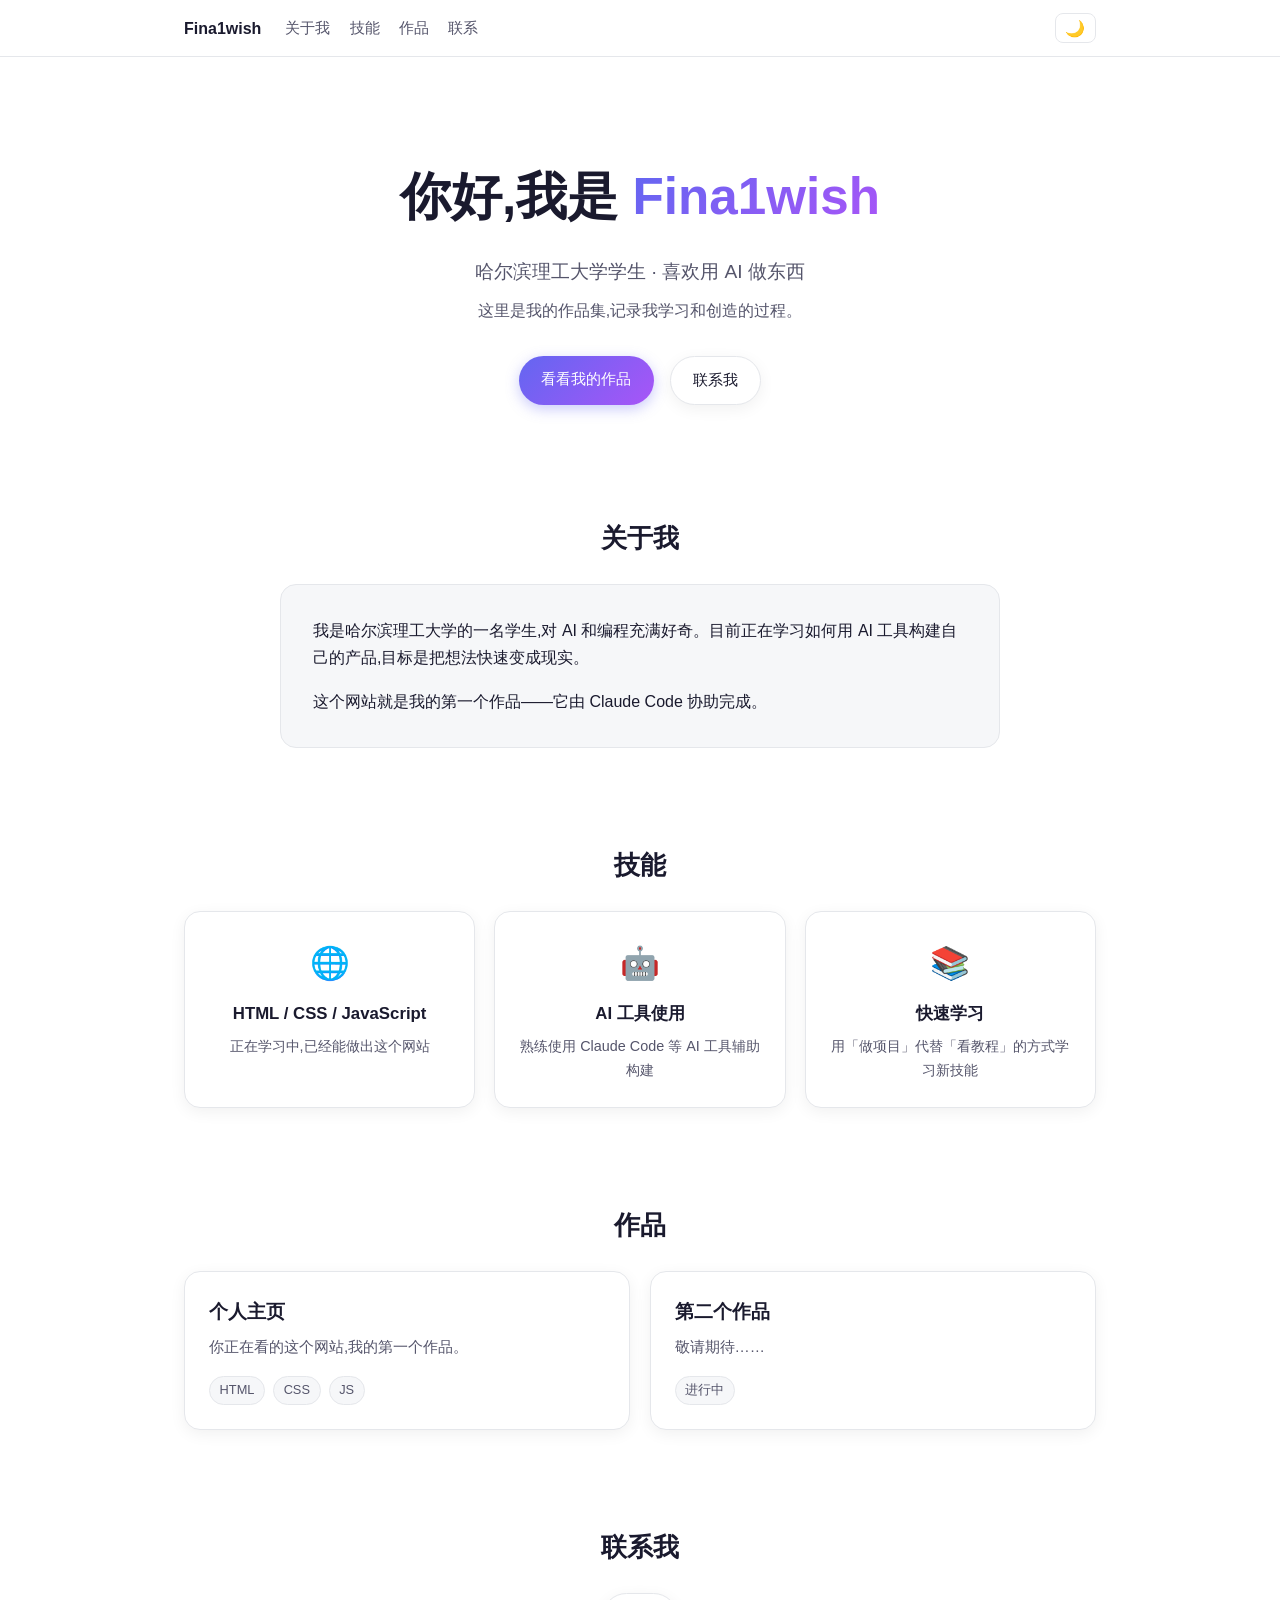
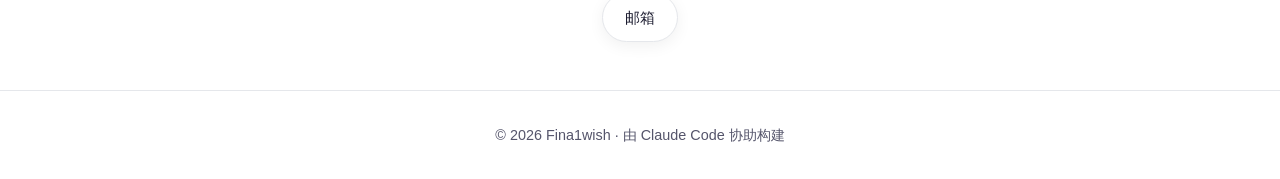
==== index.html @ d9a0878b "初始提交:个人主页网站 Co-Authored-By: Claude Code <noreply@anthropic.com>" ====
<!DOCTYPE html>
<html lang="zh-CN">
<head>
  <meta charset="UTF-8">
  <meta name="viewport" content="width=device-width, initial-scale=1.0">
  <title>Fina1wish | 个人主页</title>
  <link rel="stylesheet" href="style.css">
</head>
<body>

  <!-- 顶部导航 -->
  <header class="site-header">
    <nav class="nav">
      <span class="logo">Fina1wish</span>
      <div class="nav-links">
        <a href="#about">关于我</a>
        <a href="#skills">技能</a>
        <a href="#projects">作品</a>
        <a href="#contact">联系</a>
      </div>
      <button id="theme-toggle" class="theme-btn" title="切换暗色模式">🌙</button>
    </nav>
  </header>

  <!-- 首屏 -->
  <section class="hero">
    <h1>你好,我是 <span class="gradient-text">Fina1wish</span></h1>
    <p class="tagline">哈尔滨理工大学学生 · 喜欢用 AI 做东西</p>
    <p class="hero-sub">这里是我的作品集,记录我学习和创造的过程。</p>
    <div class="hero-actions">
      <a href="#projects" class="btn btn-primary">看看我的作品</a>
      <a href="#contact" class="btn btn-secondary">联系我</a>
    </div>
  </section>

  <!-- 关于我 -->
  <section id="about" class="section">
    <h2 class="section-title">关于我</h2>
    <div class="about-card">
      <p>我是哈尔滨理工大学的一名学生,对 AI 和编程充满好奇。目前正在学习如何用 AI 工具构建自己的产品,目标是把想法快速变成现实。</p>
      <p>这个网站就是我的第一个作品——它由 Claude Code 协助完成。</p>
    </div>
  </section>

  <!-- 技能 -->
  <section id="skills" class="section">
    <h2 class="section-title">技能</h2>
    <div class="skills-grid">
      <div class="skill-card">
        <span class="skill-icon">🌐</span>
        <h3>HTML / CSS / JavaScript</h3>
        <p>正在学习中,已经能做出这个网站</p>
      </div>
      <div class="skill-card">
        <span class="skill-icon">🤖</span>
        <h3>AI 工具使用</h3>
        <p>熟练使用 Claude Code 等 AI 工具辅助构建</p>
      </div>
      <div class="skill-card">
        <span class="skill-icon">📚</span>
        <h3>快速学习</h3>
        <p>用「做项目」代替「看教程」的方式学习新技能</p>
      </div>
    </div>
  </section>

  <!-- 作品 -->
  <section id="projects" class="section">
    <h2 class="section-title">作品</h2>
    <div class="projects-grid">
      <article class="project-card">
        <h3>个人主页</h3>
        <p>你正在看的这个网站,我的第一个作品。</p>
        <div class="project-tags">
          <span>HTML</span><span>CSS</span><span>JS</span>
        </div>
      </article>
      <!-- 以后做了新项目,复制上面的 article 块,改标题和描述即可 -->
      <article class="project-card">
        <h3>第二个作品</h3>
        <p>敬请期待……</p>
        <div class="project-tags">
          <span>进行中</span>
        </div>
      </article>
    </div>
  </section>

  <!-- 联系 -->
  <section id="contact" class="section">
    <h2 class="section-title">联系我</h2>
    <div class="contact-links">
      <!-- 以后有了 GitHub 账号,取消下面这行的注释,并把用户名换成你自己的 -->
      <!-- <a class="btn btn-secondary" href="https://github.com/你的用户名" target="_blank">GitHub</a> -->
      <a class="btn btn-secondary" href="mailto:2629859676@qq.com">邮箱</a>
    </div>
  </section>

  <footer class="site-footer">
    <p>© <span id="year"></span> Fina1wish · 由 Claude Code 协助构建</p>
  </footer>

  <script src="script.js"></script>
</body>
</html>
---- style.css ----
/* ===== 全局变量:颜色都定义在这里,想改主题色只需改这里 ===== */
:root {
  --bg: #ffffff;
  --bg-soft: #f6f7f9;
  --text: #1a1a2e;
  --text-muted: #55556b;
  --card: #ffffff;
  --border: #e5e7eb;
  --primary: #6366f1;
  --primary-2: #a855f7;
  --shadow: 0 4px 16px rgba(0, 0, 0, 0.06);
}

/* 暗色模式:body 上有 data-theme="dark" 时生效 */
[data-theme="dark"] {
  --bg: #0f1117;
  --bg-soft: #171a23;
  --text: #e8e9f0;
  --text-muted: #9a9db1;
  --card: #1c2029;
  --border: #2a2f3a;
  --shadow: 0 4px 16px rgba(0, 0, 0, 0.35);
}

/* ===== 基础样式 ===== */
* {
  margin: 0;
  padding: 0;
  box-sizing: border-box;
}

html {
  scroll-behavior: smooth;
}

body {
  font-family: -apple-system, BlinkMacSystemFont, "Segoe UI", "PingFang SC",
    "Microsoft YaHei", sans-serif;
  background: var(--bg);
  color: var(--text);
  line-height: 1.7;
  transition: background 0.3s, color 0.3s;
}

a {
  color: inherit;
  text-decoration: none;
}

/* ===== 顶部导航 ===== */
.site-header {
  position: sticky;
  top: 0;
  background: color-mix(in srgb, var(--bg) 85%, transparent);
  backdrop-filter: blur(10px);
  border-bottom: 1px solid var(--border);
  z-index: 10;
}

.nav {
  max-width: 960px;
  margin: 0 auto;
  padding: 0.8rem 1.5rem;
  display: flex;
  align-items: center;
  gap: 1.5rem;
}

.logo {
  font-weight: 700;
}

.nav-links {
  display: flex;
  gap: 1.2rem;
  flex: 1;
}

.nav-links a {
  color: var(--text-muted);
  font-size: 0.95rem;
  transition: color 0.2s;
}

.nav-links a:hover {
  color: var(--text);
}

.theme-btn {
  background: none;
  border: 1px solid var(--border);
  border-radius: 8px;
  padding: 0.3rem 0.6rem;
  cursor: pointer;
  font-size: 1rem;
}

/* ===== 首屏 ===== */
.hero {
  max-width: 960px;
  margin: 0 auto;
  padding: 6rem 1.5rem 4rem;
  text-align: center;
}

.hero h1 {
  font-size: clamp(2rem, 5vw, 3.2rem);
  margin-bottom: 1rem;
}

.gradient-text {
  background: linear-gradient(135deg, var(--primary), var(--primary-2));
  -webkit-background-clip: text;
  background-clip: text;
  color: transparent;
}

.tagline {
  font-size: 1.2rem;
  color: var(--text-muted);
  margin-bottom: 0.5rem;
}

.hero-sub {
  color: var(--text-muted);
  margin-bottom: 2rem;
}

.hero-actions {
  display: flex;
  gap: 1rem;
  justify-content: center;
  flex-wrap: wrap;
}

/* ===== 按钮 ===== */
.btn {
  display: inline-block;
  padding: 0.65rem 1.4rem;
  border-radius: 999px;
  font-size: 0.95rem;
  transition: transform 0.15s, box-shadow 0.15s;
}

.btn:hover {
  transform: translateY(-2px);
}

.btn-primary {
  background: linear-gradient(135deg, var(--primary), var(--primary-2));
  color: #fff;
  box-shadow: 0 4px 14px rgba(99, 102, 241, 0.35);
}

.btn-secondary {
  border: 1px solid var(--border);
  background: var(--card);
  box-shadow: var(--shadow);
}

/* ===== 通用区块 ===== */
.section {
  max-width: 960px;
  margin: 0 auto;
  padding: 3rem 1.5rem;
}

.section-title {
  font-size: 1.6rem;
  margin-bottom: 1.5rem;
  text-align: center;
}

.about-card {
  background: var(--bg-soft);
  border: 1px solid var(--border);
  border-radius: 16px;
  padding: 2rem;
  max-width: 720px;
  margin: 0 auto;
}

.about-card p + p {
  margin-top: 1rem;
}

/* ===== 技能卡片 ===== */
.skills-grid {
  display: grid;
  grid-template-columns: repeat(auto-fit, minmax(220px, 1fr));
  gap: 1.2rem;
}

.skill-card {
  background: var(--card);
  border: 1px solid var(--border);
  border-radius: 16px;
  padding: 1.5rem;
  box-shadow: var(--shadow);
  text-align: center;
  transition: transform 0.2s;
}

.skill-card:hover {
  transform: translateY(-4px);
}

.skill-icon {
  font-size: 2rem;
}

.skill-card h3 {
  margin: 0.6rem 0 0.3rem;
  font-size: 1.05rem;
}

.skill-card p {
  color: var(--text-muted);
  font-size: 0.9rem;
}

/* ===== 作品卡片 ===== */
.projects-grid {
  display: grid;
  grid-template-columns: repeat(auto-fit, minmax(260px, 1fr));
  gap: 1.2rem;
}

.project-card {
  background: var(--card);
  border: 1px solid var(--border);
  border-radius: 16px;
  padding: 1.5rem;
  box-shadow: var(--shadow);
  transition: transform 0.2s;
}

.project-card:hover {
  transform: translateY(-4px);
}

.project-card h3 {
  margin-bottom: 0.4rem;
}

.project-card p {
  color: var(--text-muted);
  font-size: 0.95rem;
  margin-bottom: 1rem;
}

.project-tags {
  display: flex;
  gap: 0.5rem;
  flex-wrap: wrap;
}

.project-tags span {
  font-size: 0.8rem;
  padding: 0.15rem 0.6rem;
  border-radius: 999px;
  background: var(--bg-soft);
  border: 1px solid var(--border);
  color: var(--text-muted);
}

/* ===== 联系 ===== */
.contact-links {
  display: flex;
  gap: 1rem;
  justify-content: center;
  flex-wrap: wrap;
}

/* ===== 页脚 ===== */
.site-footer {
  text-align: center;
  padding: 2rem 1.5rem;
  color: var(--text-muted);
  font-size: 0.9rem;
  border-top: 1px solid var(--border);
}

/* ===== 手机端适配 ===== */
@media (max-width: 600px) {
  .nav {
    gap: 0.8rem;
  }
  .nav-links {
    gap: 0.8rem;
  }
  .nav-links a {
    font-size: 0.85rem;
  }
}
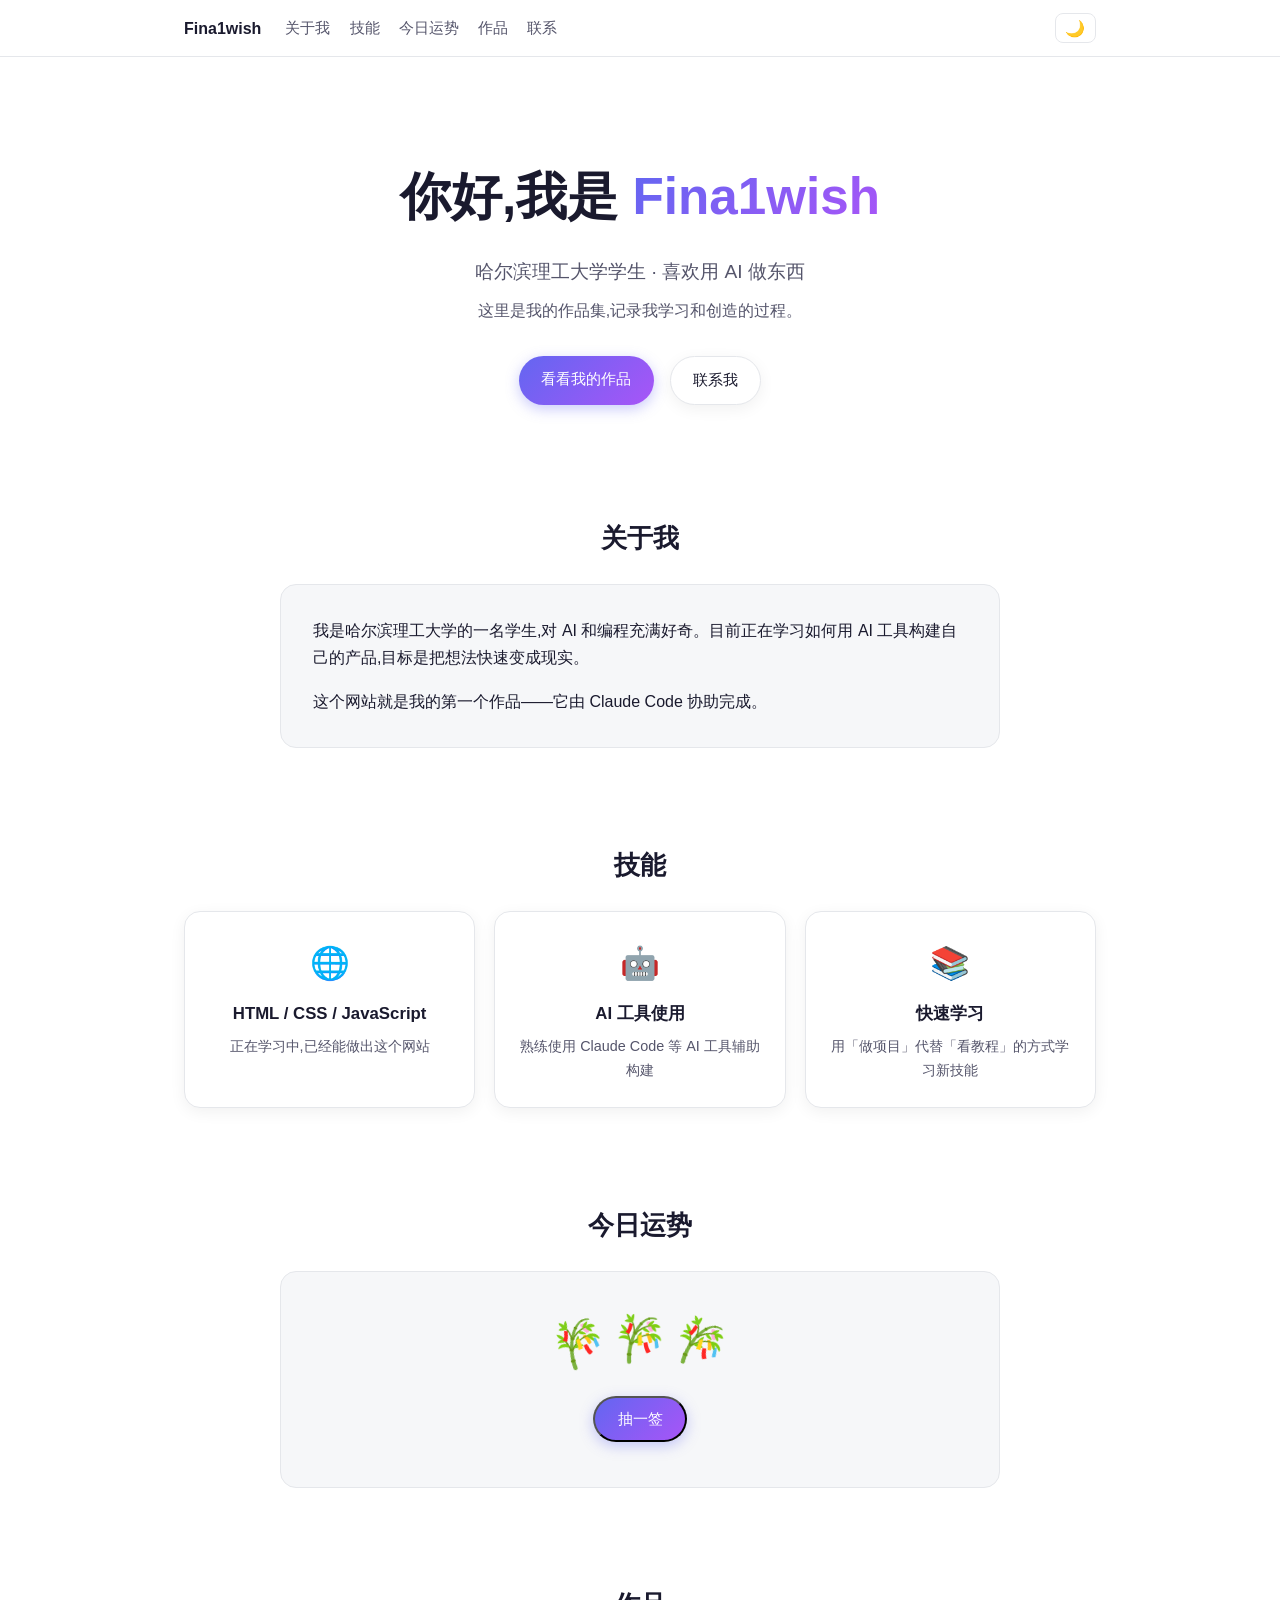
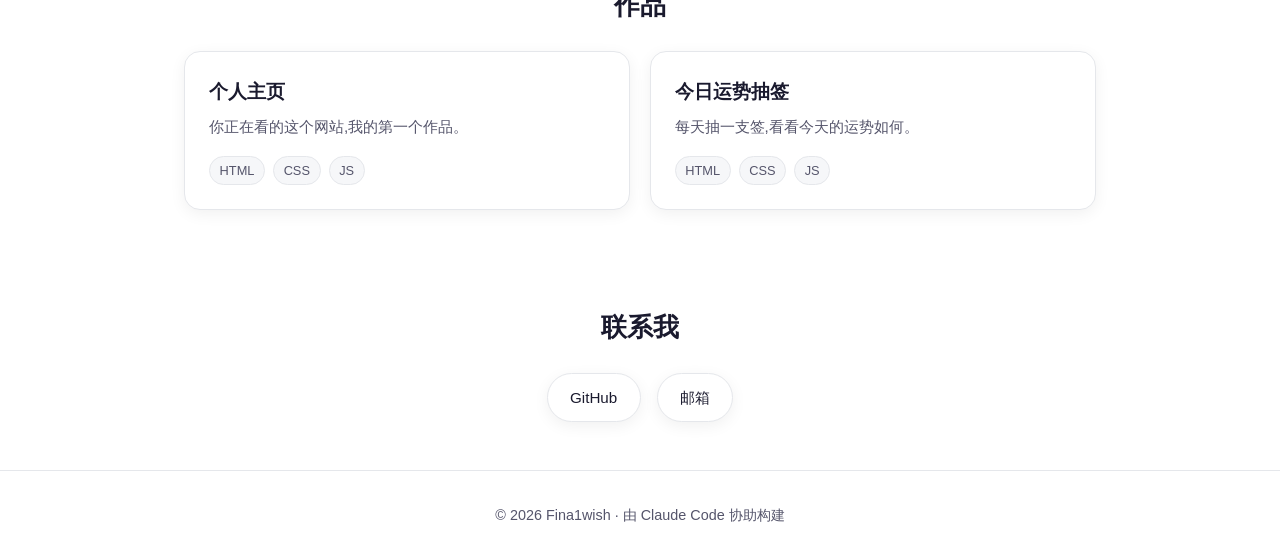
==== commit 4788539a: "新增今日运势抽签功能 Co-Authored-By: Claude Code <noreply@anthropic.com>" ====
--- a/index.html
+++ b/index.html
@@ -15,6 +15,7 @@
       <div class="nav-links">
         <a href="#about">关于我</a>
         <a href="#skills">技能</a>
+        <a href="#fortune">今日运势</a>
         <a href="#projects">作品</a>
         <a href="#contact">联系</a>
       </div>
@@ -64,6 +65,29 @@
     </div>
   </section>
 
+  <!-- 今日运势 -->
+  <section id="fortune" class="section">
+    <h2 class="section-title">今日运势</h2>
+    <div class="fortune-card">
+      <!-- 签筒 -->
+      <div id="fortune-tube" class="fortune-tube" aria-hidden="true">
+        <span>🎋</span><span>🎋</span><span>🎋</span>
+      </div>
+      <!-- 抽签结果 -->
+      <div id="fortune-result" class="fortune-result" hidden>
+        <span id="fortune-level" class="fortune-level"></span>
+        <p id="fortune-verse" class="fortune-verse"></p>
+        <div class="fortune-details">
+          <span class="fortune-detail">幸运色 <span id="fortune-swatch" class="fortune-swatch"></span> <b id="fortune-color-name"></b></span>
+          <span class="fortune-detail">幸运数字 <b id="fortune-number"></b></span>
+        </div>
+        <p id="fortune-advice" class="fortune-advice"></p>
+      </div>
+      <button id="fortune-btn" class="btn btn-primary">抽一签</button>
+      <p id="fortune-hint" class="fortune-hint"></p>
+    </div>
+  </section>
+
   <!-- 作品 -->
   <section id="projects" class="section">
     <h2 class="section-title">作品</h2>
@@ -77,10 +101,10 @@
       </article>
       <!-- 以后做了新项目,复制上面的 article 块,改标题和描述即可 -->
       <article class="project-card">
-        <h3>第二个作品</h3>
-        <p>敬请期待……</p>
+        <h3>今日运势抽签</h3>
+        <p>每天抽一支签,看看今天的运势如何。</p>
         <div class="project-tags">
-          <span>进行中</span>
+          <span>HTML</span><span>CSS</span><span>JS</span>
         </div>
       </article>
     </div>
@@ -90,8 +114,7 @@
   <section id="contact" class="section">
     <h2 class="section-title">联系我</h2>
     <div class="contact-links">
-      <!-- 以后有了 GitHub 账号,取消下面这行的注释,并把用户名换成你自己的 -->
-      <!-- <a class="btn btn-secondary" href="https://github.com/你的用户名" target="_blank">GitHub</a> -->
+      <a class="btn btn-secondary" href="https://github.com/Fina1wish" target="_blank">GitHub</a>
       <a class="btn btn-secondary" href="mailto:2629859676@qq.com">邮箱</a>
     </div>
   </section>
--- a/style.css
+++ b/style.css
@@ -264,6 +264,119 @@
   color: var(--text-muted);
 }
 
+/* ===== 今日运势 ===== */
+.fortune-card {
+  background: var(--bg-soft);
+  border: 1px solid var(--border);
+  border-radius: 16px;
+  padding: 2rem;
+  max-width: 720px;
+  margin: 0 auto;
+  text-align: center;
+}
+
+/* 签筒:三支签探出头来 */
+.fortune-tube {
+  display: flex;
+  justify-content: center;
+  gap: 0.3rem;
+  font-size: 2.8rem;
+  margin-bottom: 1rem;
+}
+
+.fortune-tube span:nth-child(1) { transform: rotate(-18deg); }
+.fortune-tube span:nth-child(2) { transform: translateY(-4px); }
+.fortune-tube span:nth-child(3) { transform: rotate(18deg); }
+
+/* 抽签时的摇动动画 */
+.fortune-tube.shaking {
+  animation: shake 0.45s ease-in-out 2;
+}
+
+@keyframes shake {
+  0%, 100% { transform: rotate(0); }
+  25% { transform: rotate(-10deg) translateY(-4px); }
+  50% { transform: rotate(9deg); }
+  75% { transform: rotate(-6deg) translateY(2px); }
+}
+
+.fortune-result {
+  animation: pop-in 0.45s ease-out;
+  margin-bottom: 1.2rem;
+}
+
+@keyframes pop-in {
+  from { opacity: 0; transform: translateY(10px) scale(0.97); }
+  to { opacity: 1; transform: none; }
+}
+
+/* 运势等级徽章,颜色按等级区分 */
+.fortune-level {
+  display: inline-block;
+  padding: 0.25rem 1rem;
+  border-radius: 999px;
+  color: #fff;
+  font-weight: 700;
+  margin-bottom: 0.6rem;
+}
+
+[data-level="大吉"] { background: #ef4444; }
+[data-level="中吉"] { background: #f97316; }
+[data-level="小吉"] { background: #f59e0b; }
+[data-level="吉"] { background: #10b981; }
+[data-level="中平"] { background: var(--primary); }
+[data-level="小凶"] { background: #6b7280; }
+
+.fortune-verse {
+  font-size: 1.05rem;
+  margin-bottom: 0.8rem;
+}
+
+.fortune-details {
+  display: flex;
+  gap: 1.5rem;
+  justify-content: center;
+  flex-wrap: wrap;
+  font-size: 0.9rem;
+  color: var(--text-muted);
+  margin-bottom: 0.8rem;
+}
+
+.fortune-detail {
+  display: flex;
+  align-items: center;
+  gap: 0.35rem;
+}
+
+/* 幸运色色块 */
+.fortune-swatch {
+  display: inline-block;
+  width: 0.85rem;
+  height: 0.85rem;
+  border-radius: 50%;
+  border: 1px solid var(--border);
+}
+
+.fortune-advice {
+  font-size: 0.9rem;
+  color: var(--text-muted);
+}
+
+.fortune-hint {
+  margin-top: 0.8rem;
+  font-size: 0.85rem;
+  color: var(--text-muted);
+}
+
+/* 抽过后按钮置灰 */
+.fortune-card .btn:disabled,
+.fortune-card .btn:disabled:hover {
+  opacity: 0.6;
+  cursor: not-allowed;
+  transform: none;
+  box-shadow: none;
+}
+
 /* ===== 联系 ===== */
 .contact-links {
   display: flex;
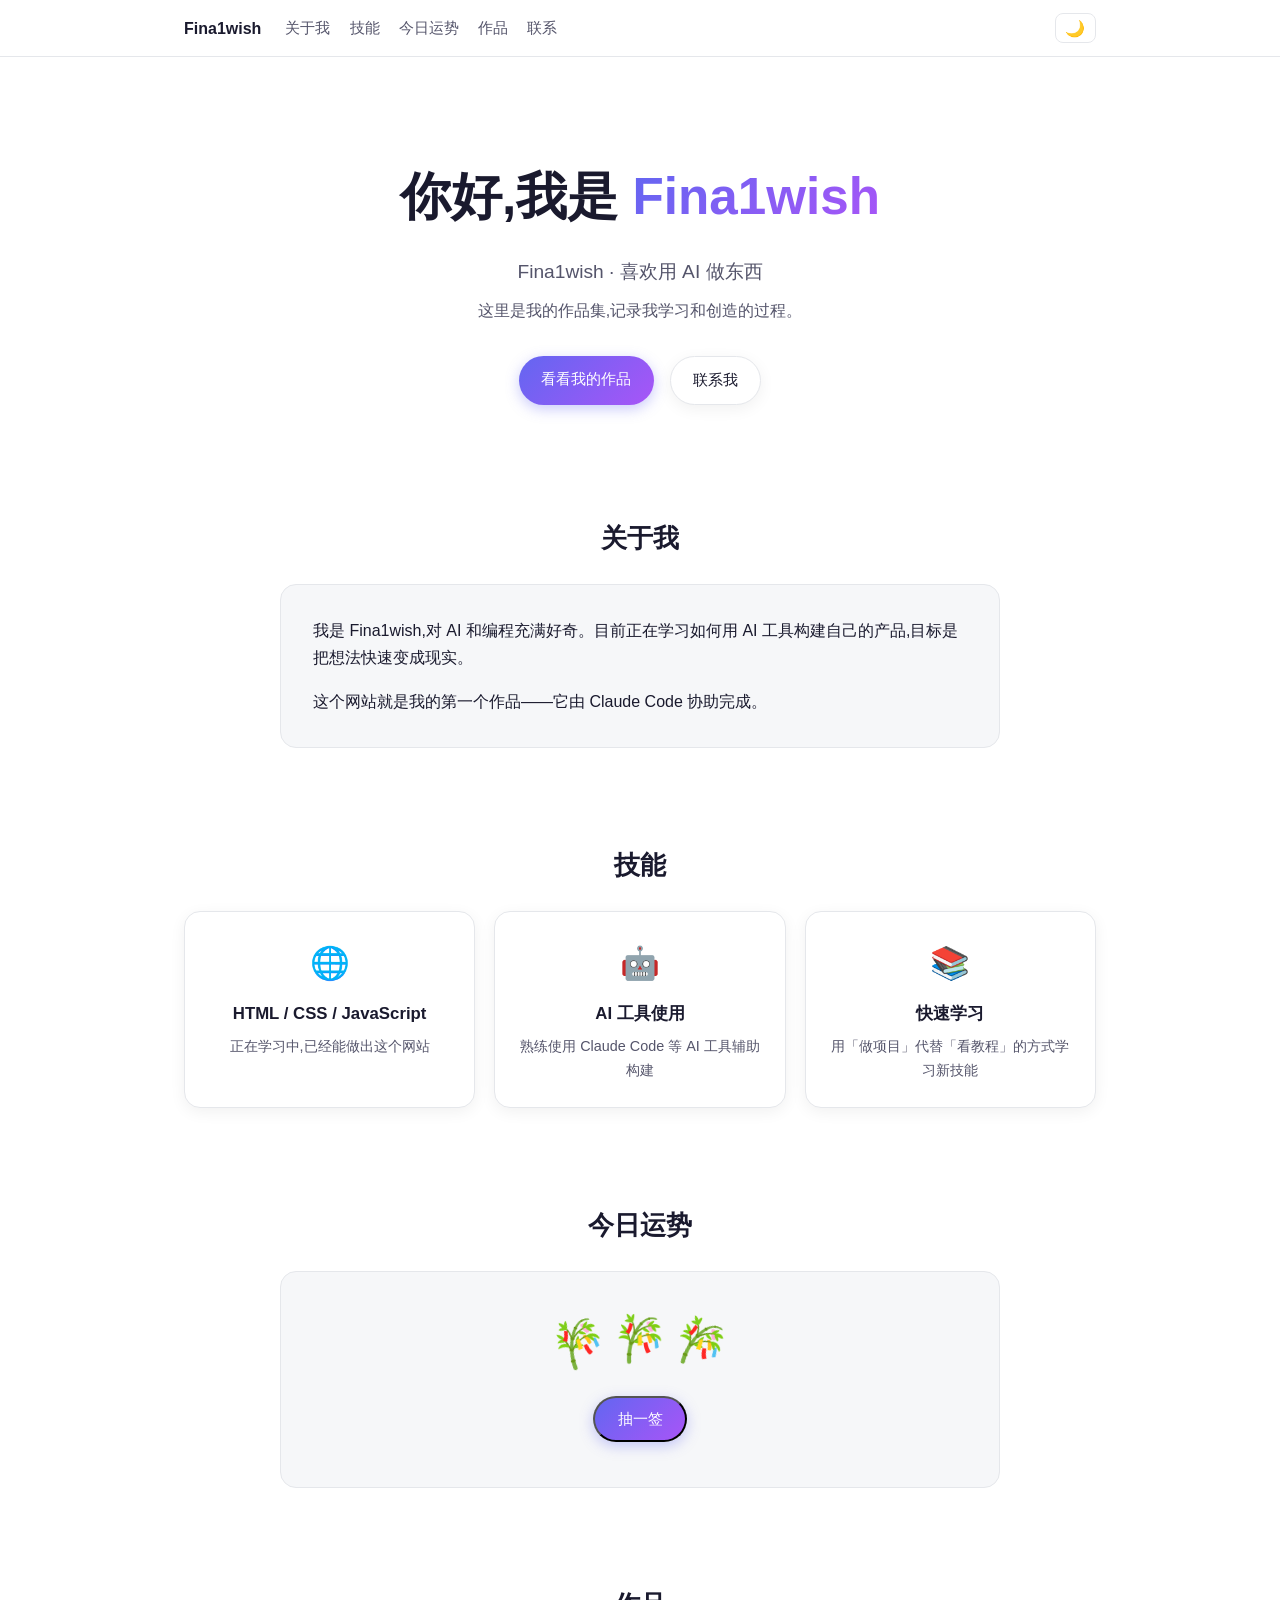
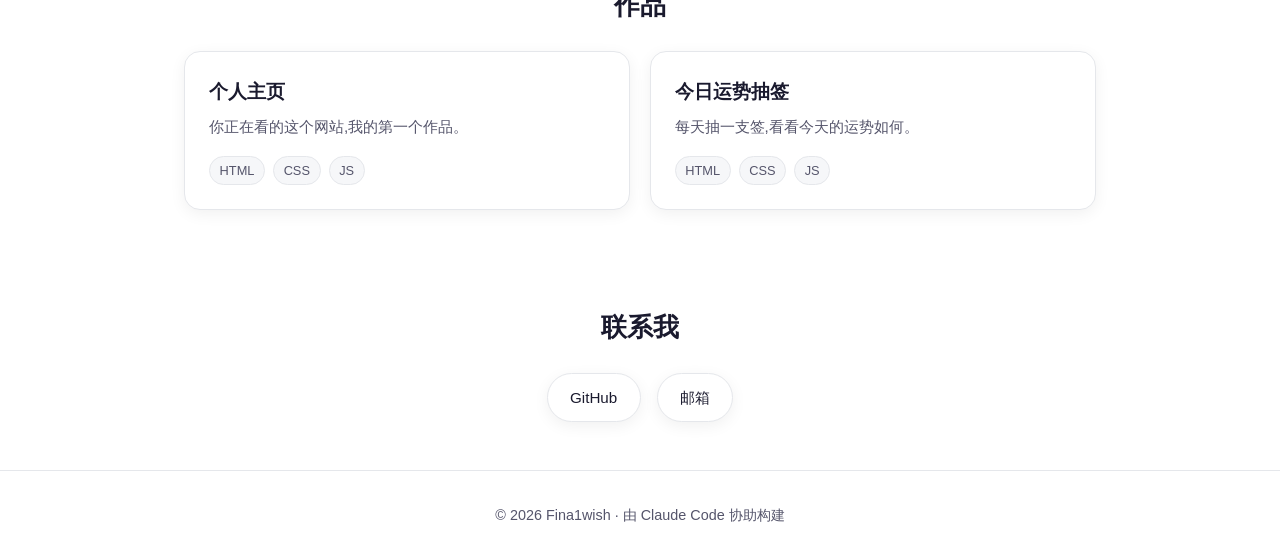
==== commit 8f2d1734: "个人信息更新:学校信息替换为 Fina1wish Co-Authored-By: Claude Code <noreply@anthropic.com>" ====
--- a/index.html
+++ b/index.html
@@ -26,7 +26,7 @@
   <!-- 首屏 -->
   <section class="hero">
     <h1>你好,我是 <span class="gradient-text">Fina1wish</span></h1>
-    <p class="tagline">哈尔滨理工大学学生 · 喜欢用 AI 做东西</p>
+    <p class="tagline">Fina1wish · 喜欢用 AI 做东西</p>
     <p class="hero-sub">这里是我的作品集,记录我学习和创造的过程。</p>
     <div class="hero-actions">
       <a href="#projects" class="btn btn-primary">看看我的作品</a>
@@ -38,7 +38,7 @@
   <section id="about" class="section">
     <h2 class="section-title">关于我</h2>
     <div class="about-card">
-      <p>我是哈尔滨理工大学的一名学生,对 AI 和编程充满好奇。目前正在学习如何用 AI 工具构建自己的产品,目标是把想法快速变成现实。</p>
+      <p>我是 Fina1wish,对 AI 和编程充满好奇。目前正在学习如何用 AI 工具构建自己的产品,目标是把想法快速变成现实。</p>
       <p>这个网站就是我的第一个作品——它由 Claude Code 协助完成。</p>
     </div>
   </section>
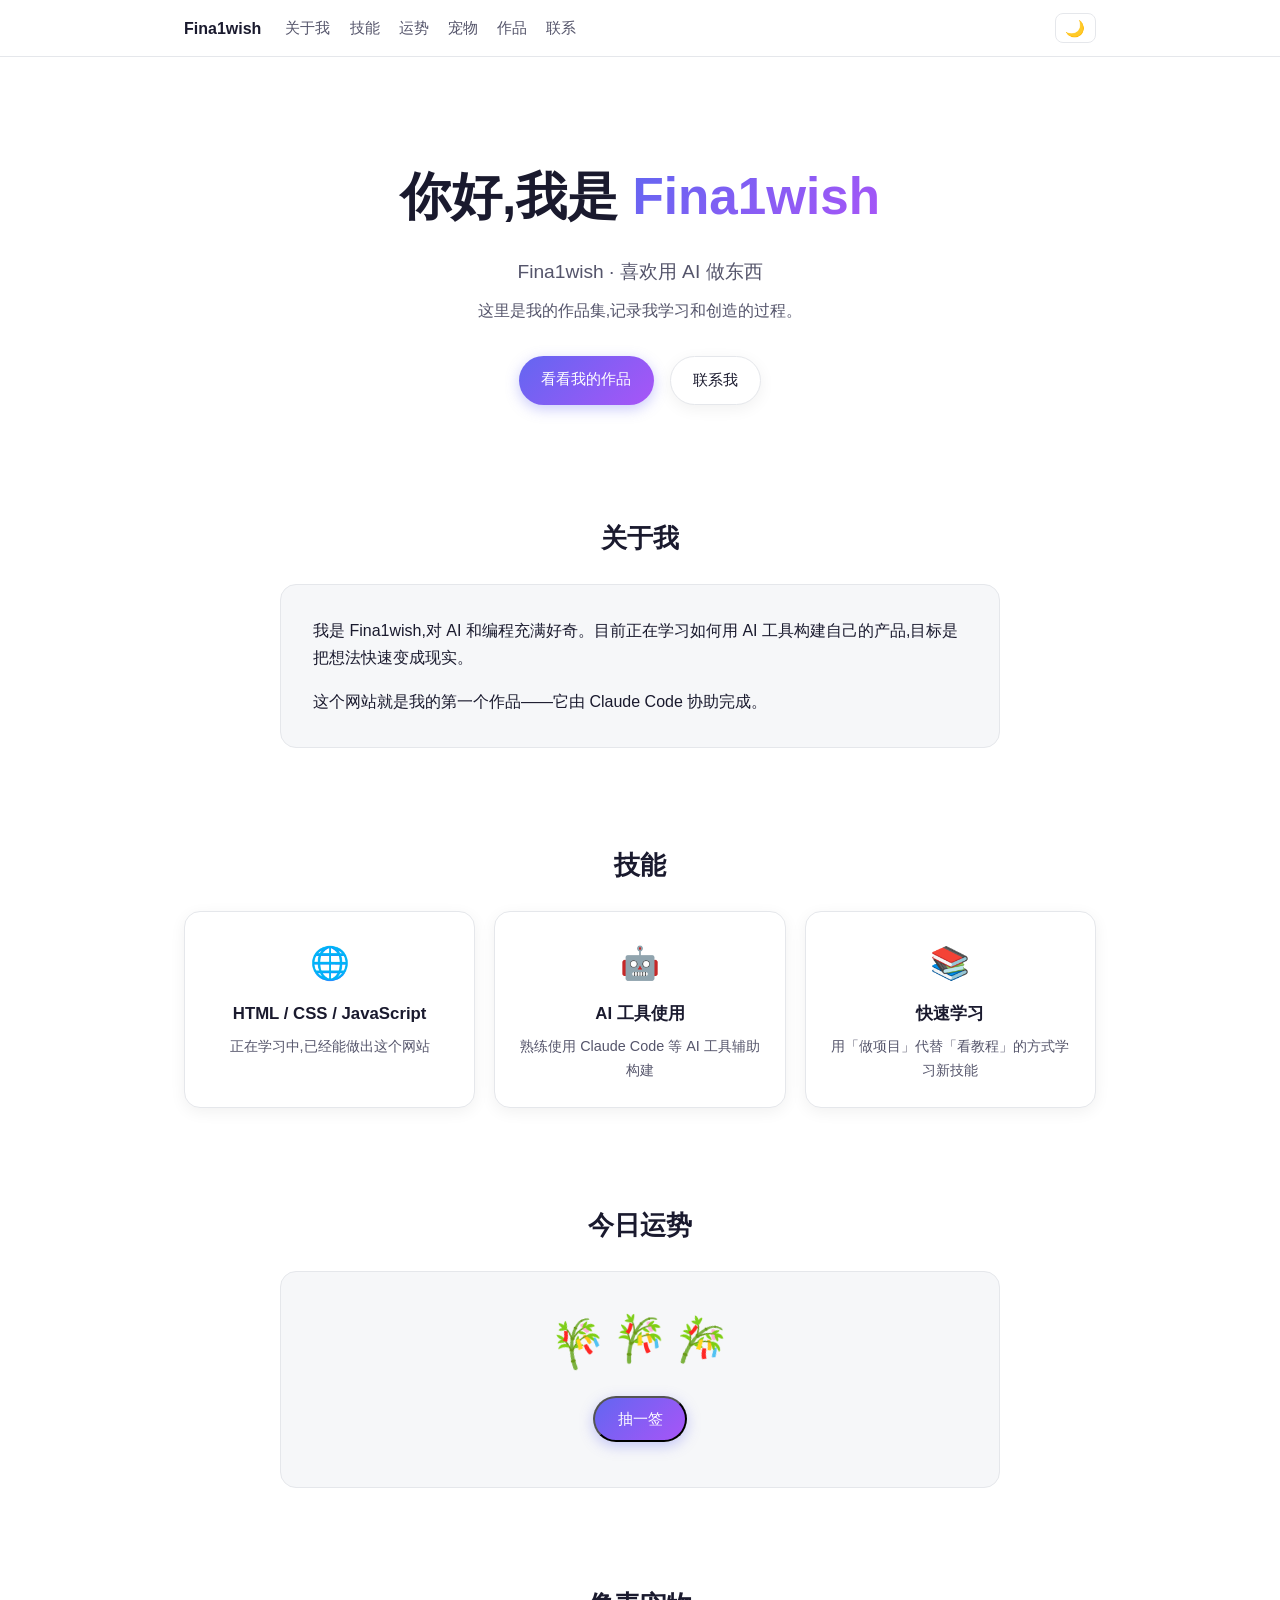
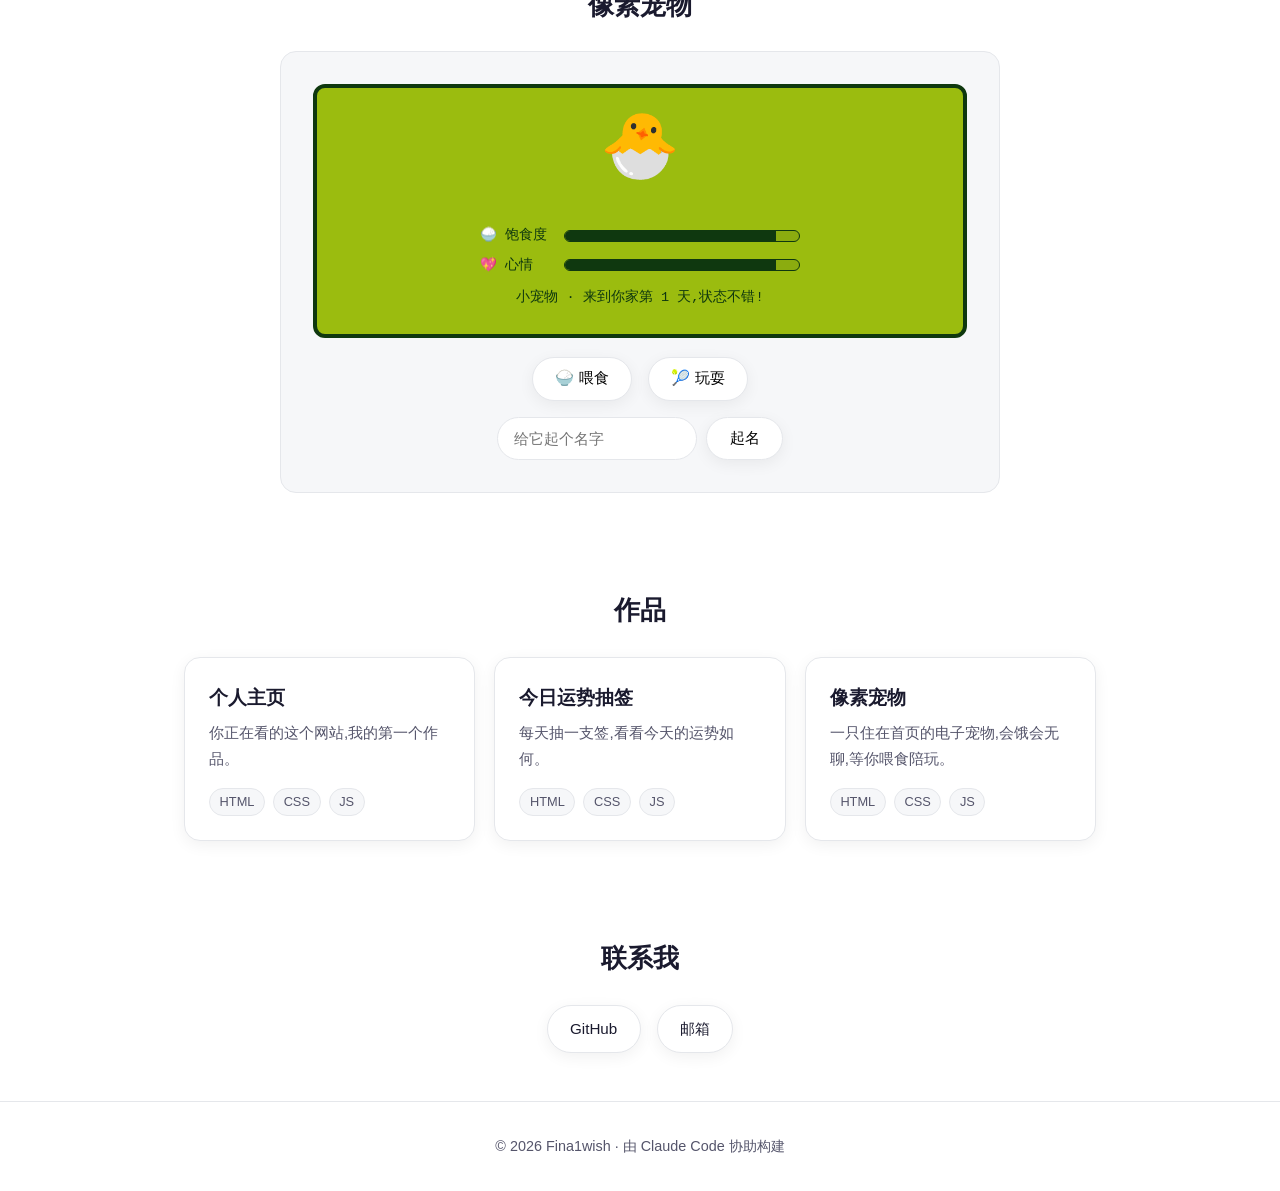
==== commit e645fd69: "新增像素宠物功能 Co-Authored-By: Claude Code <noreply@anthropic.com>" ====
--- a/index.html
+++ b/index.html
@@ -15,7 +15,8 @@
       <div class="nav-links">
         <a href="#about">关于我</a>
         <a href="#skills">技能</a>
-        <a href="#fortune">今日运势</a>
+        <a href="#fortune">运势</a>
+        <a href="#pet">宠物</a>
         <a href="#projects">作品</a>
         <a href="#contact">联系</a>
       </div>
@@ -88,6 +89,37 @@
     </div>
   </section>
 
+  <!-- 像素宠物 -->
+  <section id="pet" class="section">
+    <h2 class="section-title">像素宠物</h2>
+    <div class="pet-card">
+      <!-- Game Boy 风格的小屏幕 -->
+      <div class="pet-screen">
+        <div id="pet-emoji" class="pet-emoji">🐣</div>
+        <p id="pet-reaction" class="pet-reaction"></p>
+        <div class="pet-stats">
+          <div class="pet-stat">
+            <span>🍚 饱食度</span>
+            <div class="pet-bar"><div id="pet-hunger-bar" class="pet-bar-fill"></div></div>
+          </div>
+          <div class="pet-stat">
+            <span>💖 心情</span>
+            <div class="pet-bar"><div id="pet-mood-bar" class="pet-bar-fill"></div></div>
+          </div>
+        </div>
+        <p id="pet-status" class="pet-status"></p>
+      </div>
+      <div class="pet-actions">
+        <button id="pet-feed" class="btn btn-secondary">🍚 喂食</button>
+        <button id="pet-play" class="btn btn-secondary">🎾 玩耍</button>
+      </div>
+      <div class="pet-name-row">
+        <input id="pet-name" maxlength="12" placeholder="给它起个名字">
+        <button id="pet-name-btn" class="btn btn-secondary">起名</button>
+      </div>
+    </div>
+  </section>
+
   <!-- 作品 -->
   <section id="projects" class="section">
     <h2 class="section-title">作品</h2>
@@ -103,6 +135,13 @@
       <article class="project-card">
         <h3>今日运势抽签</h3>
         <p>每天抽一支签,看看今天的运势如何。</p>
+        <div class="project-tags">
+          <span>HTML</span><span>CSS</span><span>JS</span>
+        </div>
+      </article>
+      <article class="project-card">
+        <h3>像素宠物</h3>
+        <p>一只住在首页的电子宠物,会饿会无聊,等你喂食陪玩。</p>
         <div class="project-tags">
           <span>HTML</span><span>CSS</span><span>JS</span>
         </div>
--- a/style.css
+++ b/style.css
@@ -377,6 +377,154 @@
   box-shadow: none;
 }
 
+/* ===== 像素宠物 ===== */
+.pet-card {
+  background: var(--bg-soft);
+  border: 1px solid var(--border);
+  border-radius: 16px;
+  padding: 2rem;
+  max-width: 720px;
+  margin: 0 auto;
+  text-align: center;
+}
+
+/* Game Boy 风格的小屏幕,亮暗主题下都保持怀旧绿 */
+.pet-screen {
+  background: #9bbc0f;
+  border: 4px solid #0f380f;
+  border-radius: 12px;
+  padding: 1.5rem 1rem;
+  margin-bottom: 1.2rem;
+  color: #0f380f;
+  font-family: "Courier New", monospace;
+}
+
+.pet-emoji {
+  font-size: 4rem;
+  line-height: 1.2;
+  display: inline-block;
+  animation: bob 2.5s ease-in-out infinite;
+}
+
+/* 待机时的呼吸浮动 */
+@keyframes bob {
+  0%, 100% { transform: translateY(0); }
+  50% { transform: translateY(-6px); }
+}
+
+/* 互动时的蹦跳 */
+.pet-emoji.bounce {
+  animation: jump 0.5s ease-in-out;
+}
+
+@keyframes jump {
+  0%, 100% { transform: translateY(0); }
+  30% { transform: translateY(-14px) scale(1.1); }
+  60% { transform: translateY(0) scale(0.95); }
+}
+
+/* 饿肚子时的抖动 */
+.pet-emoji.hungry {
+  animation: hungry 1.2s ease-in-out infinite;
+}
+
+@keyframes hungry {
+  0%, 100% { transform: rotate(0); }
+  20% { transform: rotate(-8deg); }
+  40% { transform: rotate(8deg); }
+  60% { transform: rotate(-5deg); }
+  80% { transform: rotate(5deg); }
+}
+
+.pet-reaction {
+  min-height: 1.6rem;
+  font-size: 0.95rem;
+  font-weight: 700;
+  opacity: 0;
+}
+
+.pet-reaction.show {
+  opacity: 1;
+  animation: float-up 1.4s ease-out;
+}
+
+@keyframes float-up {
+  from { transform: translateY(4px); }
+  to { transform: translateY(-6px); }
+}
+
+.pet-stats {
+  display: grid;
+  gap: 0.4rem;
+  margin: 0.6rem auto 0;
+  max-width: 320px;
+  font-size: 0.85rem;
+  text-align: left;
+}
+
+.pet-stat {
+  display: grid;
+  grid-template-columns: 5.5em 1fr;
+  align-items: center;
+  gap: 0.6rem;
+}
+
+.pet-bar {
+  height: 12px;
+  background: #8bac0f;
+  border: 1px solid #0f380f;
+  border-radius: 6px;
+  overflow: hidden;
+}
+
+.pet-bar-fill {
+  height: 100%;
+  width: 90%;
+  background: #0f380f;
+  transition: width 0.3s;
+}
+
+/* 数值过低时进度条变红提醒 */
+.pet-bar-fill.low {
+  background: #d33;
+}
+
+.pet-status {
+  margin-top: 0.6rem;
+  font-size: 0.85rem;
+}
+
+.pet-actions {
+  display: flex;
+  gap: 1rem;
+  justify-content: center;
+  flex-wrap: wrap;
+  margin-bottom: 1rem;
+}
+
+.pet-name-row {
+  display: flex;
+  gap: 0.6rem;
+  justify-content: center;
+  flex-wrap: wrap;
+}
+
+.pet-name-row input {
+  padding: 0.65rem 1rem;
+  border-radius: 999px;
+  border: 1px solid var(--border);
+  background: var(--card);
+  color: var(--text);
+  font-size: 0.95rem;
+  width: 200px;
+  font-family: inherit;
+}
+
+.pet-name-row input:focus {
+  outline: 2px solid var(--primary);
+  outline-offset: 1px;
+}
+
 /* ===== 联系 ===== */
 .contact-links {
   display: flex;
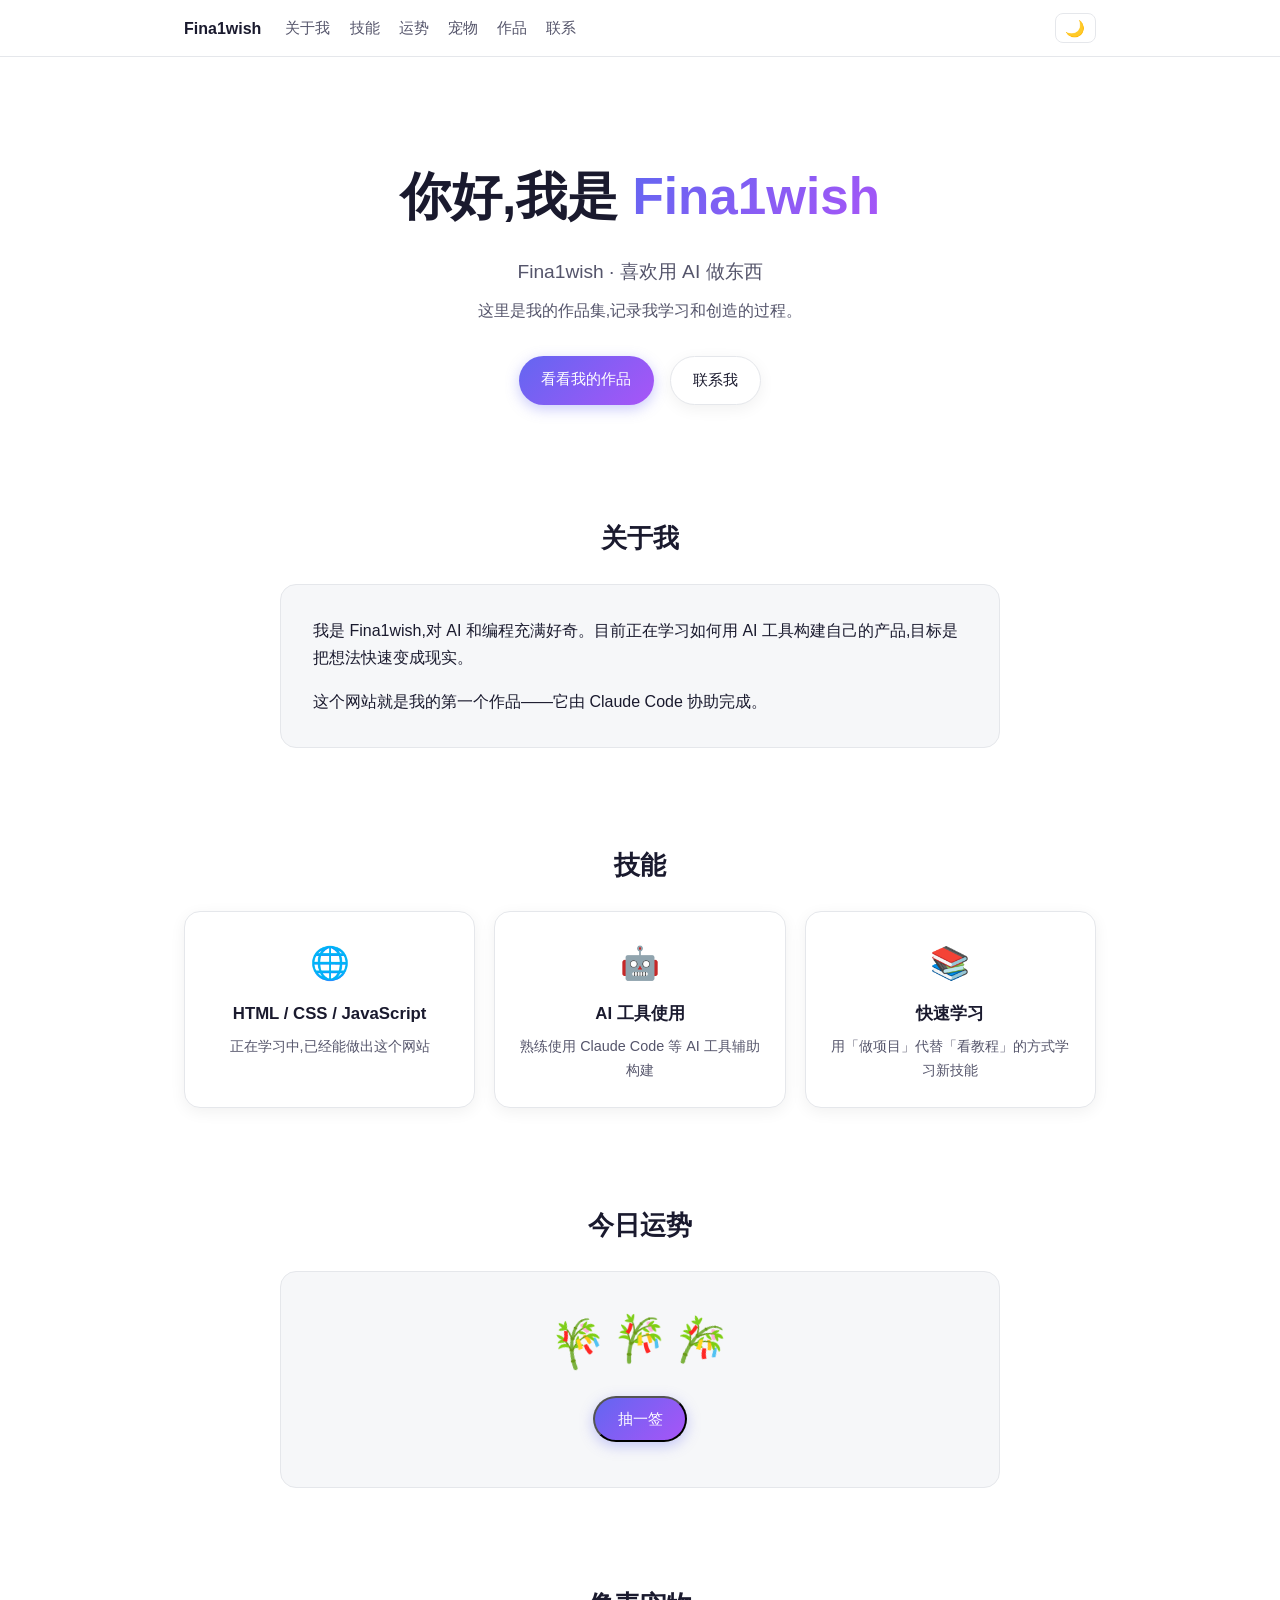
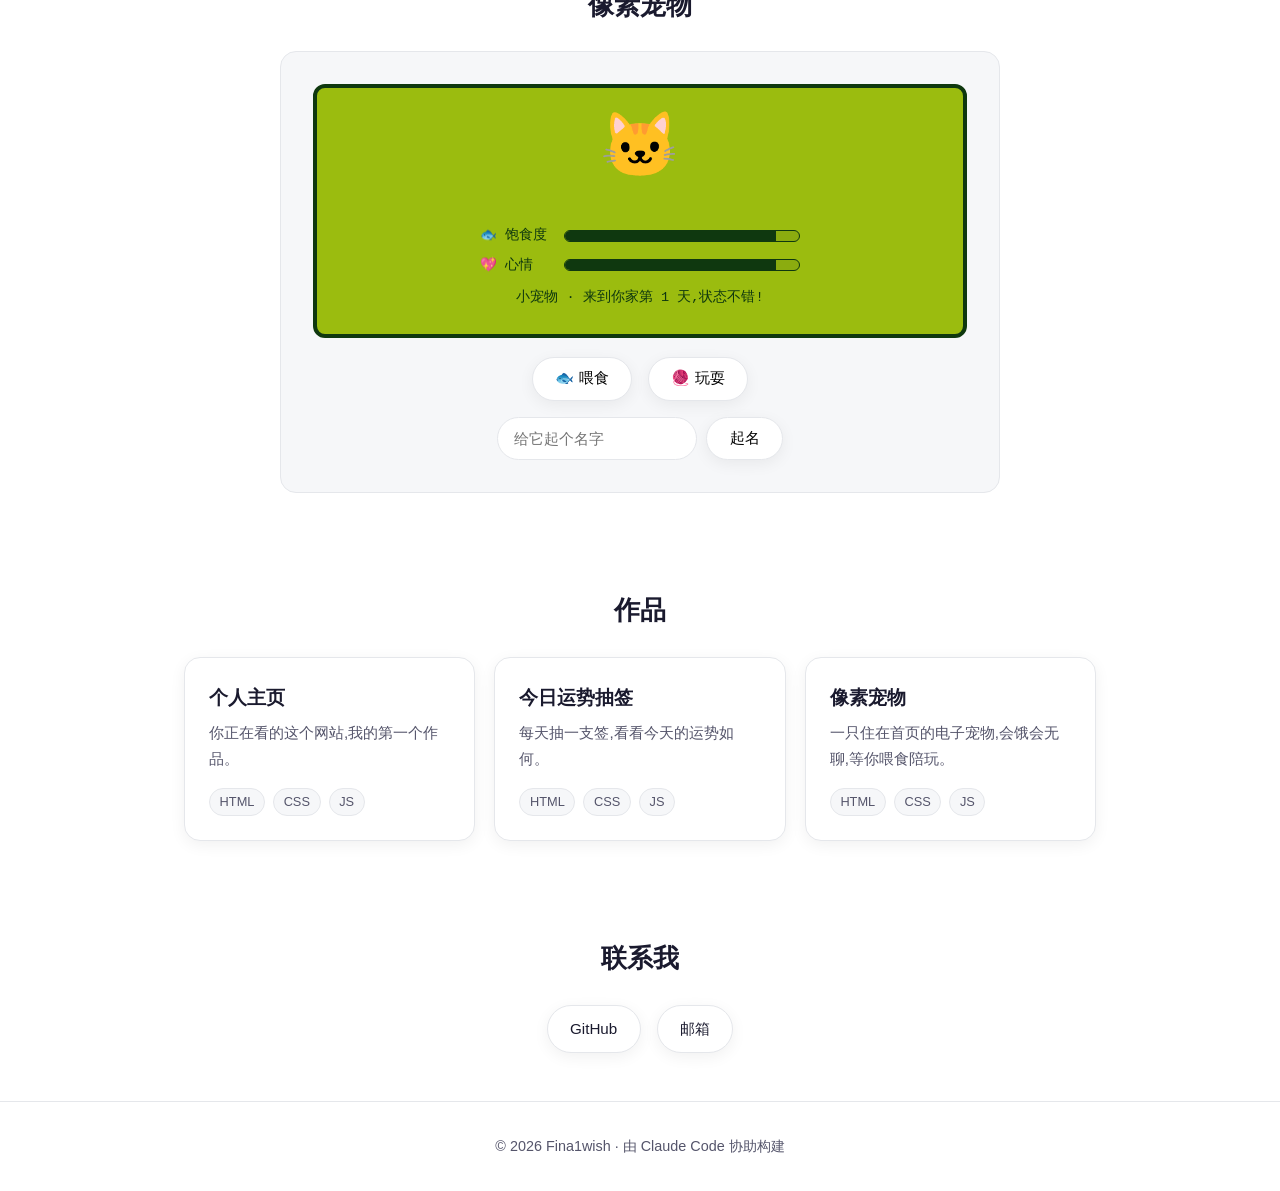
==== commit 280fe6ee: "像素宠物换成小猫进化路线 Co-Authored-By: Claude Code <noreply@anthropic.com>" ====
--- a/index.html
+++ b/index.html
@@ -95,11 +95,11 @@
     <div class="pet-card">
       <!-- Game Boy 风格的小屏幕 -->
       <div class="pet-screen">
-        <div id="pet-emoji" class="pet-emoji">🐣</div>
+        <div id="pet-emoji" class="pet-emoji">🐱</div>
         <p id="pet-reaction" class="pet-reaction"></p>
         <div class="pet-stats">
           <div class="pet-stat">
-            <span>🍚 饱食度</span>
+            <span>🐟 饱食度</span>
             <div class="pet-bar"><div id="pet-hunger-bar" class="pet-bar-fill"></div></div>
           </div>
           <div class="pet-stat">
@@ -110,8 +110,8 @@
         <p id="pet-status" class="pet-status"></p>
       </div>
       <div class="pet-actions">
-        <button id="pet-feed" class="btn btn-secondary">🍚 喂食</button>
-        <button id="pet-play" class="btn btn-secondary">🎾 玩耍</button>
+        <button id="pet-feed" class="btn btn-secondary">🐟 喂食</button>
+        <button id="pet-play" class="btn btn-secondary">🧶 玩耍</button>
       </div>
       <div class="pet-name-row">
         <input id="pet-name" maxlength="12" placeholder="给它起个名字">
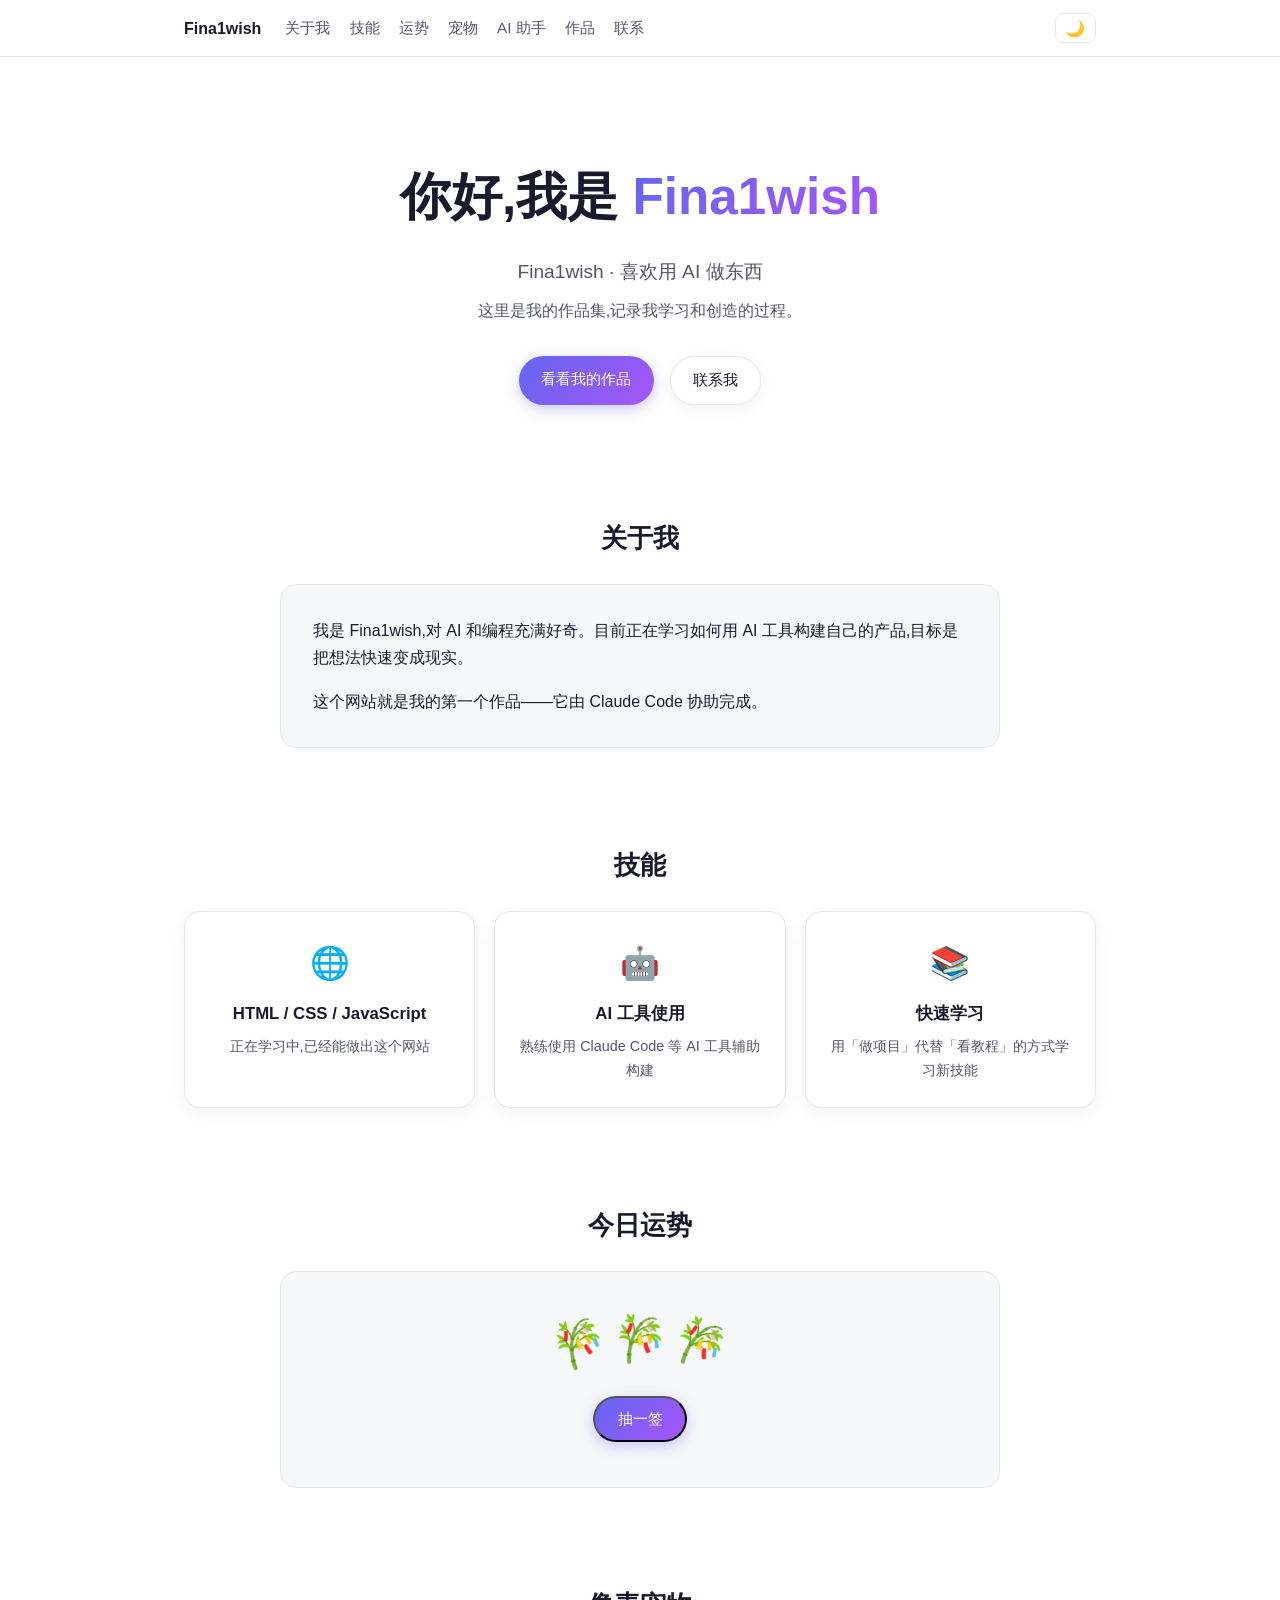
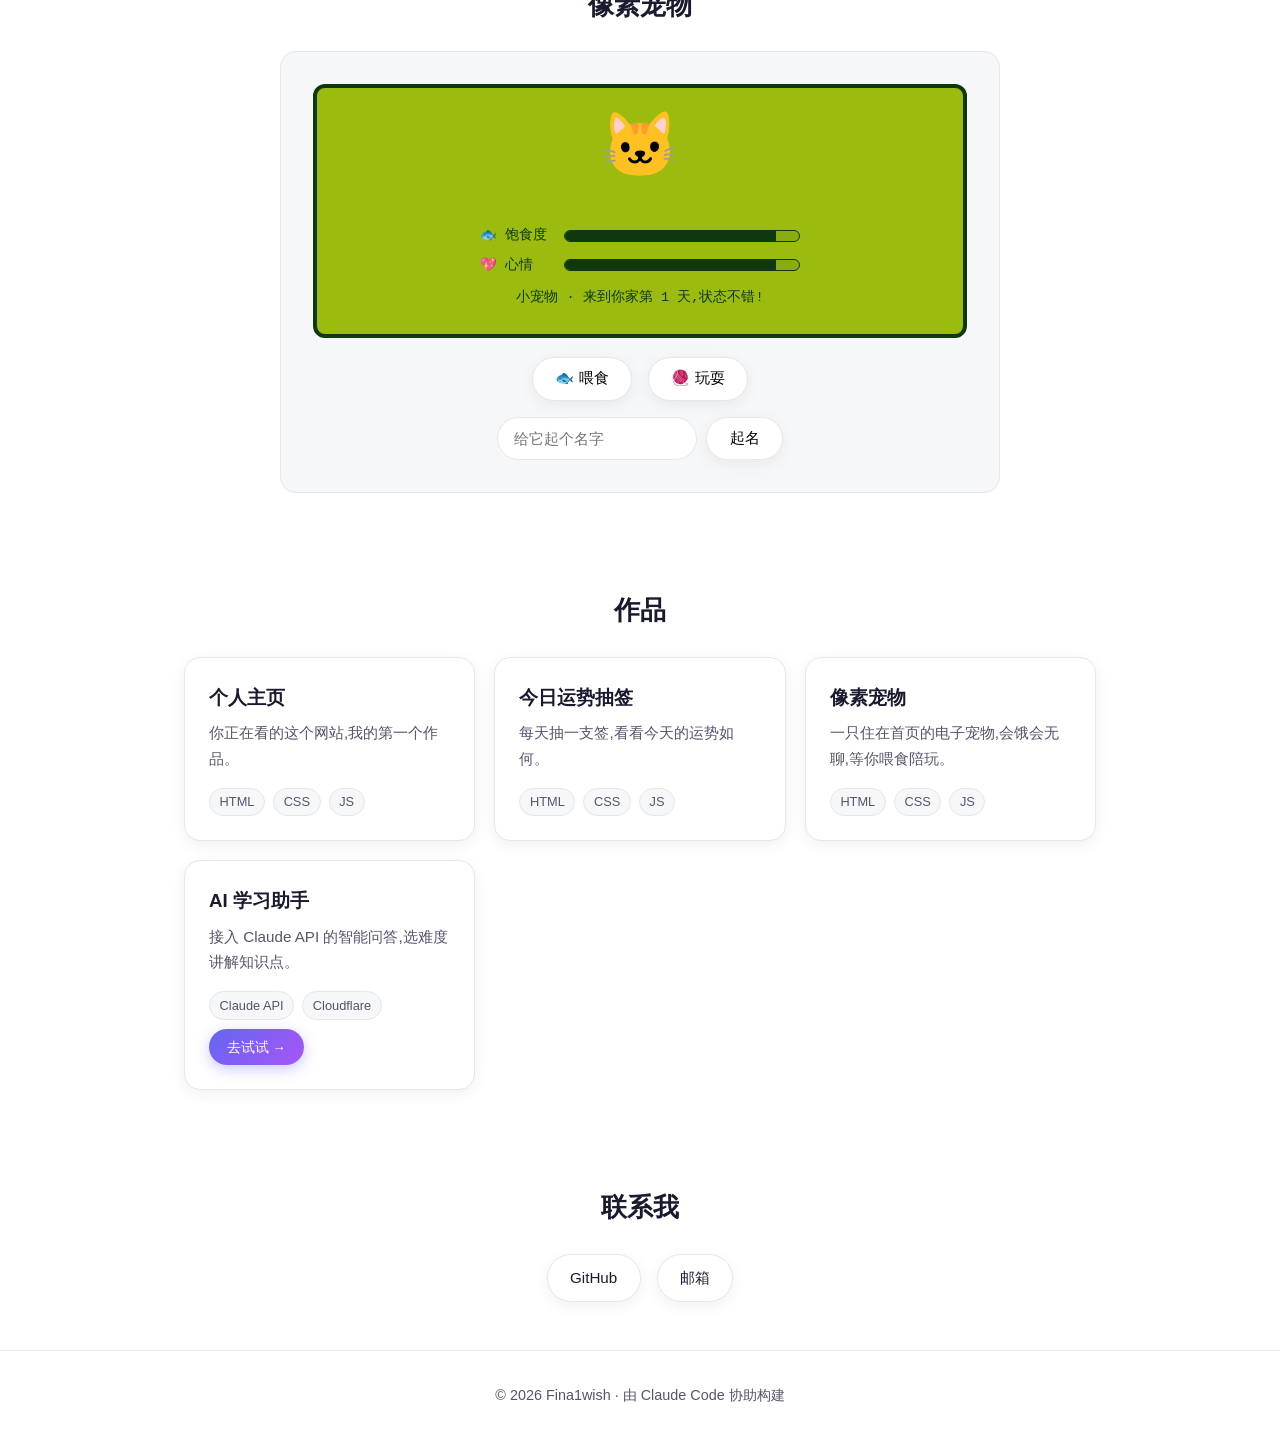
==== commit 523d73c2: "新增 AI 学习助手页面(前端) Co-Authored-By: Claude Code <noreply@anthropic.com>" ====
--- a/index.html
+++ b/index.html
@@ -17,6 +17,7 @@
         <a href="#skills">技能</a>
         <a href="#fortune">运势</a>
         <a href="#pet">宠物</a>
+        <a href="ai/">AI 助手</a>
         <a href="#projects">作品</a>
         <a href="#contact">联系</a>
       </div>
@@ -146,6 +147,14 @@
           <span>HTML</span><span>CSS</span><span>JS</span>
         </div>
       </article>
+      <article class="project-card">
+        <h3>AI 学习助手</h3>
+        <p>接入 Claude API 的智能问答,选难度讲解知识点。</p>
+        <div class="project-tags">
+          <span>Claude API</span><span>Cloudflare</span>
+        </div>
+        <a class="btn btn-primary project-link" href="ai/">去试试 →</a>
+      </article>
     </div>
   </section>
 
--- a/style.css
+++ b/style.css
@@ -264,6 +264,12 @@
   color: var(--text-muted);
 }
 
+.project-link {
+  margin-top: 0.6rem;
+  font-size: 0.85rem;
+  padding: 0.4rem 1.1rem;
+}
+
 /* ===== 今日运势 ===== */
 .fortune-card {
   background: var(--bg-soft);
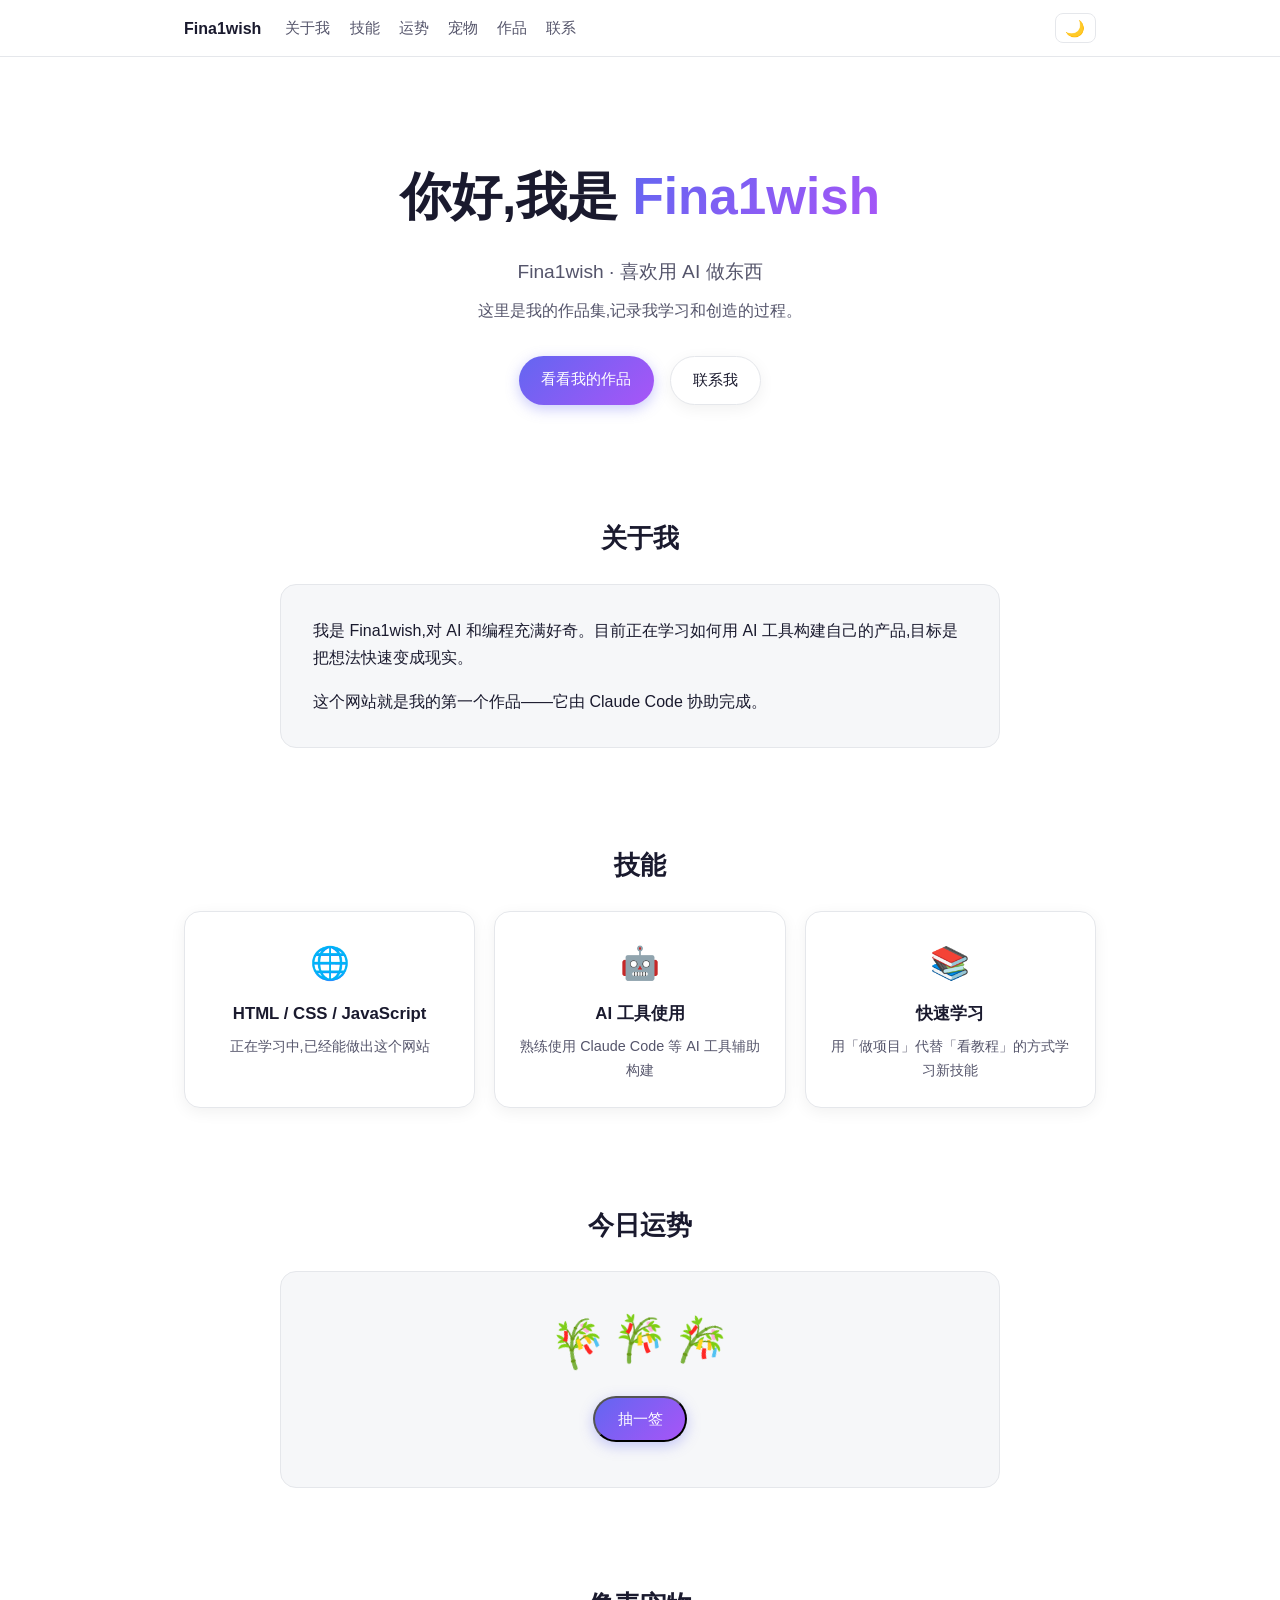
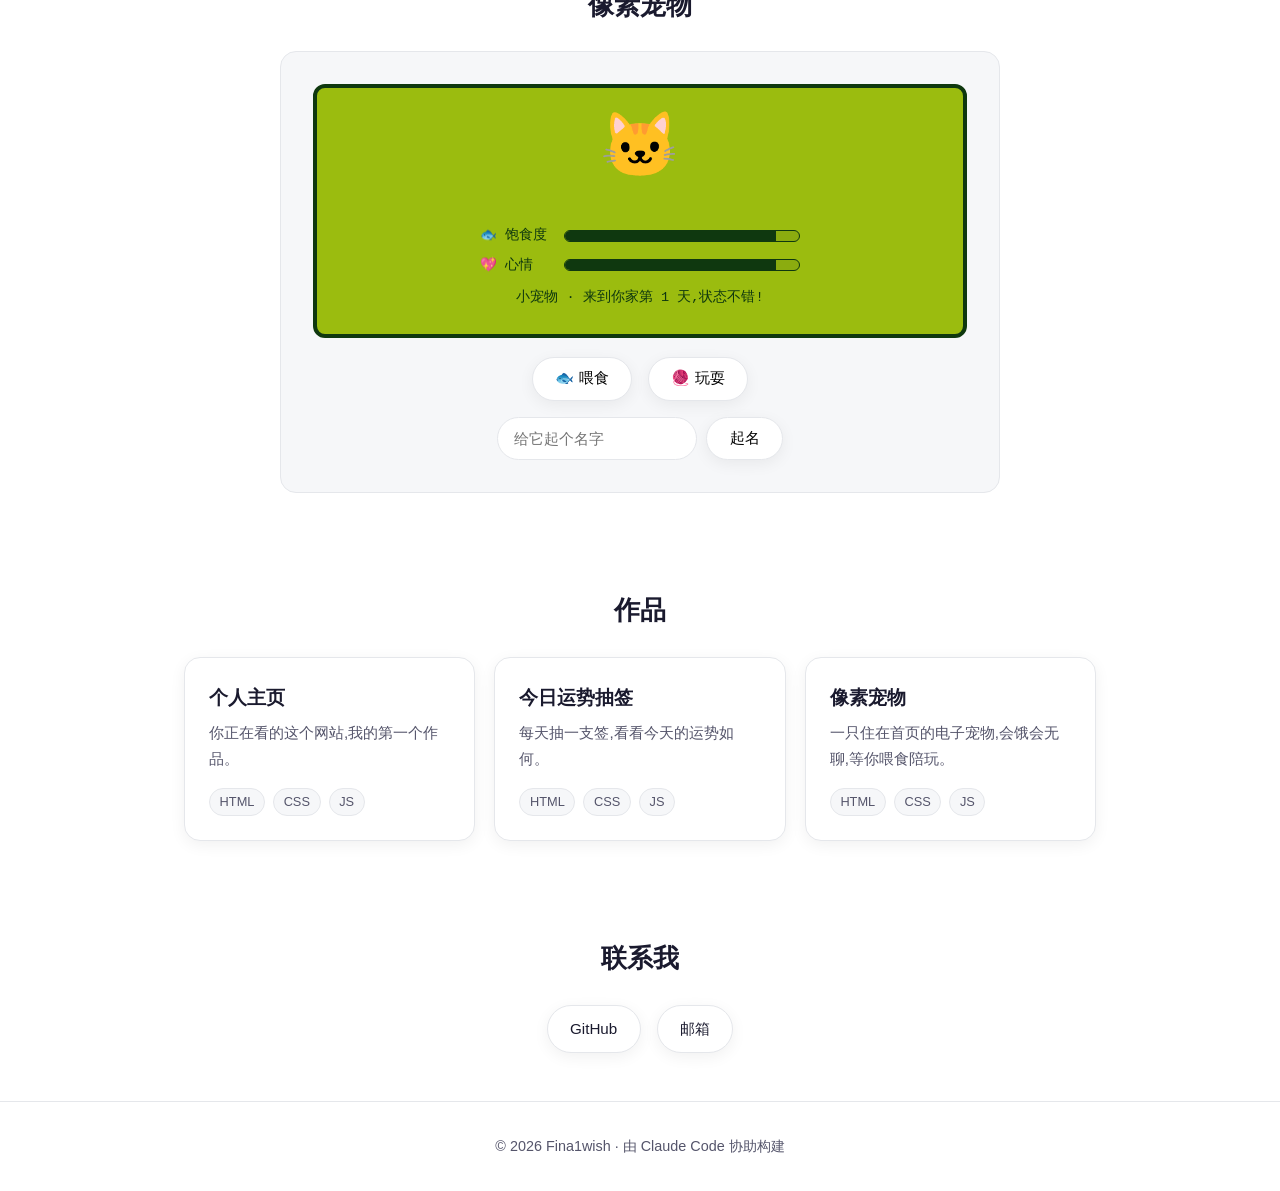
==== commit a3e4a704: "移除 AI 学习助手页面 Co-Authored-By: Claude Code <noreply@anthropic.com>" ====
--- a/index.html
+++ b/index.html
@@ -17,7 +17,6 @@
         <a href="#skills">技能</a>
         <a href="#fortune">运势</a>
         <a href="#pet">宠物</a>
-        <a href="ai/">AI 助手</a>
         <a href="#projects">作品</a>
         <a href="#contact">联系</a>
       </div>
@@ -147,14 +146,6 @@
           <span>HTML</span><span>CSS</span><span>JS</span>
         </div>
       </article>
-      <article class="project-card">
-        <h3>AI 学习助手</h3>
-        <p>接入 Claude API 的智能问答,选难度讲解知识点。</p>
-        <div class="project-tags">
-          <span>Claude API</span><span>Cloudflare</span>
-        </div>
-        <a class="btn btn-primary project-link" href="ai/">去试试 →</a>
-      </article>
     </div>
   </section>
 
--- a/style.css
+++ b/style.css
@@ -264,12 +264,6 @@
   color: var(--text-muted);
 }
 
-.project-link {
-  margin-top: 0.6rem;
-  font-size: 0.85rem;
-  padding: 0.4rem 1.1rem;
-}
-
 /* ===== 今日运势 ===== */
 .fortune-card {
   background: var(--bg-soft);
